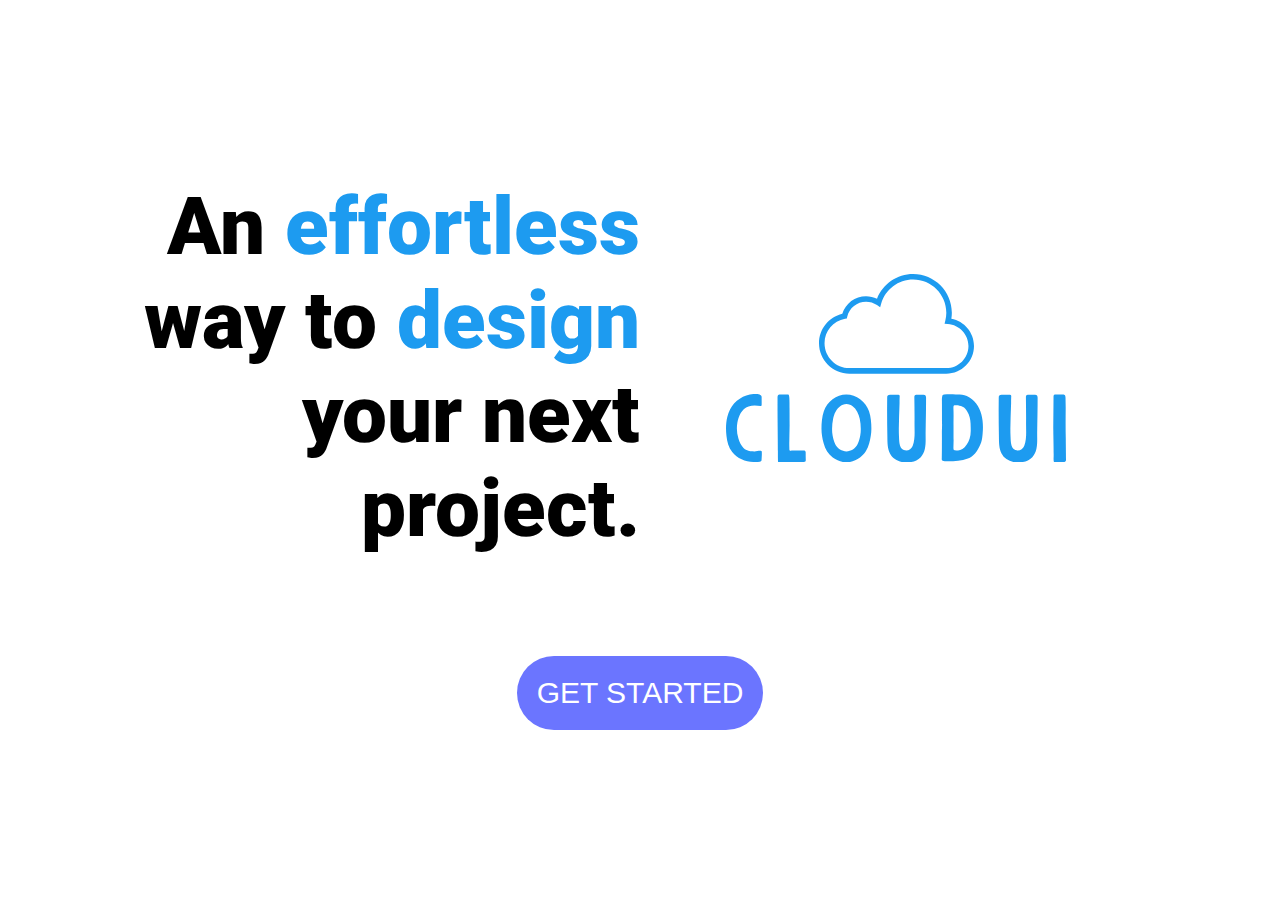
==== index.html @ bfb7d2d2 "style: add landing page" ====
<!DOCTYPE html>
<html lang="en">
  <head>
    <meta charset="UTF-8" />
    <meta http-equiv="X-UA-Compatible" content="IE=edge" />
    <meta name="viewport" content="width=device-width, initial-scale=1.0" />
    <link rel="stylesheet" href="style.css" />
    <title>Document</title>
  </head>
  <body>
    <div class="landing-page">
      <div class="landing-page-container">
        <h1 class="landing-title">
          An <span class="text-highlight">effortless</span> way to
          <span class="text-highlight">design</span> your next project.
        </h1>
        <svg
          width="340"
          height="188.4951960484387"
          viewBox="0 0 340 188.4951960484387"
          class="landing-logo"
        >
          <defs id="SvgjsDefs2071"></defs>
          <g
            id="SvgjsG2072"
            featurekey="symbolFeature-0"
            transform="matrix(5.5357142857142865,0,0,5.5357142857142865,81.92857142857143,-38.75000000000001)"
            fill="#1d9bf0"
          >
            <path
              xmlns="http://www.w3.org/2000/svg"
              d="M25,25H7.5C4.4677734,25,2,22.5327148,2,19.5c0-2.5527344,1.7529297-4.7480469,4.2109375-5.3369141  C6.7919922,12.2851562,8.5126953,11,10.5,11c0.6923828,0,1.3671875,0.1577148,1.9804688,0.4604492  C13.5175781,8.8051758,16.1132812,7,19,7c3.859375,0,7,3.1401367,7,7c0,0.3613281-0.03125,0.730957-0.0927734,1.1035156  C28.2431641,15.5351562,30,17.5864258,30,20C30,22.7568359,27.7568359,25,25,25z M10.5,12  c-1.6289062,0-3.0273438,1.1118164-3.3994141,2.703125l-0.0751953,0.3203125L6.7011719,15.081543  C4.5566406,15.4663086,3,17.324707,3,19.5C3,21.9814453,5.0185547,24,7.5,24H25c2.2060547,0,4-1.7944336,4-4  c0-2.0810547-1.6357422-3.824707-3.7246094-3.9697266l-0.5898438-0.0415039l0.1386719-0.5751953  C24.9414062,14.9331055,25,14.4575195,25,14c0-3.3085938-2.6914062-6-6-6c-2.6572266,0-5.0263672,1.7841797-5.7617188,4.3388672  l-0.1914062,0.6665039l-0.5722656-0.3925781C11.890625,12.2119141,11.2080078,12,10.5,12z"
            ></path>
          </g>
          <g
            id="SvgjsG2073"
            featurekey="nameFeature-0"
            transform="matrix(2.255693382878012,0,0,2.255693382878012,-4.5259541329907345,98.04136994491519)"
            fill="#1d9bf0"
          >
            <path
              d="M17.8 14.719999999999999 c0.04 -1.32 0 -2.4 0 -3.68 c0 -1.48 -2.68 -1.32 -3.64 -1.28 c-4.28 0.28 -8.36 3 -10.32 6.72 c-0.56 1.08 -0.96 2.2 -1.24 3.36 c-0.68 2.72 -0.72 5.6 -0.4 8.36 c0.28 2.6 0.96 5.2 2.56 7.28 c2.76 3.64 7.84 4.92 12.2 4.24 c0.2 -0.04 0.4 -0.08 0.56 -0.2 c0.12 -0.08 0.24 -0.24 0.24 -0.4 l0.12 -2.28 c0.04 -0.72 0 -0.68 0 -1.4 c0 -0.96 -2 -0.24 -3.24 -0.24 c-1.2 0 -2.48 -0.04 -3.56 -0.6 c-1.92 -1.08 -3 -3.24 -3.6 -5.28 c-0.68 -2.2 -0.84 -4.56 -0.44 -6.8 c0.48 -2.92 1.88 -6.28 4.96 -7.28 c1.76 -0.6 3.64 -0.4 5.4 -0.2 c0.24 0.04 0.4 -0.12 0.4 -0.32 z M24.848 13.920000000000002 c-0.04 2.48 0.2 20.6 0.16 21.92 c0 1.24 0 2.48 0.04 3.72 c0 0.2 0.12 0.4 0.32 0.4 c2.8 0.12 5.56 -0.12 8.36 -0.08 c0.92 0.04 1.84 0 2.72 0 c0.88 -0.04 0.96 -0.4 0.92 -1.12 c-0.04 -1.12 -0.04 -2.12 -0.04 -3.2 c-0.04 -0.56 -0.36 -0.76 -0.84 -0.76 c-1.64 0.04 -3.28 -0.04 -4.92 0.04 c-0.28 0.04 -0.56 0.04 -0.84 0.04 c-0.48 -0.04 -0.6 -0.16 -0.64 -0.68 l0 -0.6 c-0.12 -3.32 0.12 -6.76 0.12 -10.08 c-0.04 -2.8 0 -5.32 -0.04 -7.8 c0 -1.08 0 -2.16 -0.04 -3.2 c-0.04 -0.64 0 -1.32 -0.16 -1.96 c-0.08 -0.24 -0.2 -0.56 -0.48 -0.56 l-3.76 0 c-0.64 0 -0.84 0.44 -0.88 1.08 l0 2.84 z M65.416 17.36 c0.84 2.48 1.04 5.16 1.04 7.8 c0 2.2 -0.4 4.32 -0.96 6.44 c-0.72 2.52 -1.92 4.8 -4.08 6.28 c-1.6 1.16 -3.28 1.92 -5.24 2.12 c-0.28 0 -0.52 0.04 -0.8 0.04 c-0.24 0 -0.48 -0.04 -0.76 -0.04 c-1.96 -0.2 -3.64 -0.96 -5.28 -2.12 c-2.12 -1.48 -3.36 -3.76 -4.04 -6.28 c-0.6 -2.12 -0.96 -4.24 -0.96 -6.44 c0 -2.64 0.2 -5.32 1.04 -7.8 c1.48 -4.28 5.56 -7.32 10 -7.4 c4.44 0.08 8.52 3.12 10.04 7.4 z M61.536 28.08 c0.4 -2.44 0.24 -4.92 -0.24 -7.36 c-0.48 -2.2 -1.44 -4.36 -3.28 -5.68 c-0.32 -0.24 -0.68 -0.44 -1.04 -0.56 c-0.52 -0.24 -1.08 -0.32 -1.6 -0.32 s-1.04 0.08 -1.56 0.32 c-0.4 0.12 -0.72 0.32 -1.04 0.56 c-1.88 1.32 -2.84 3.48 -3.28 5.68 c-0.48 2.44 -0.64 4.92 -0.24 7.36 c0.4 2.2 1.2 5.16 3.28 6.28 c0.88 0.48 1.84 0.8 2.84 0.84 c1 -0.04 2 -0.36 2.88 -0.84 c2.08 -1.12 2.88 -4.08 3.28 -6.28 z M73.424 16.56 c0 4.04 0.04 8.12 0.12 12.12 c0.04 2.44 0 5.2 1.16 7.44 c1.48 2.88 4.76 4.16 7.92 3.96 c2.16 -0.16 4.16 -0.72 5.72 -2.32 c2.64 -2.84 2.12 -7.28 2.16 -10.92 c0.08 -5.24 0.2 -10.12 0.2 -15.4 c0 -0.88 -0.28 -1.36 -1.16 -1.4 c-1.08 -0.04 -2.16 0 -3.24 0.08 c-0.44 0 -0.8 0.4 -0.8 0.88 c0.04 3.84 0.12 7.72 0.08 11.6 c-0.04 3.32 0.4 7 -0.84 10.16 c-0.48 1.16 -1.56 2.04 -2.84 2.04 c-3.2 -0.08 -3.08 -3.88 -3.2 -6.12 c-0.24 -4.88 0.12 -9.88 0.24 -14.76 c0 -0.92 0 -1.84 0.04 -2.76 c0.04 -0.48 0.12 -1.08 -0.52 -1.12 l-0.72 0 c-1 0.08 -2 -0.04 -3 0 c-0.96 0.08 -1.28 0.36 -1.28 1.32 c0 1.72 -0.04 3.48 -0.04 5.2 z M114.51200000000001 32.64 c0.24 -0.52 0.44 -1.04 0.64 -1.56 c0.44 -1.28 0.52 -2.6 0.64 -3.92 c0.24 -2.8 0.16 -5.64 -0.56 -8.36 c-0.88 -3.48 -3.12 -6.68 -6.48 -8.16 c-1.52 -0.68 -3.24 -0.76 -4.88 -0.72 c-1.72 0 -3.48 -0.08 -5.2 0.08 c-0.48 0.04 -0.72 0.28 -0.8 0.72 c-0.08 0.48 -0.16 0.96 -0.16 1.4 c0.08 2.44 0 9.68 0.08 10.88 c0.04 1.08 -0.08 2.4 -0.08 3.48 c0.04 2.68 0 5.4 0 8.08 c0 1.12 -0.04 2.2 -0.04 3.32 c0 1.2 -0.44 1.72 2.84 1.72 c2.92 0 5.96 -0.24 8.72 -1.28 c2.56 -0.92 4.16 -3.28 5.28 -5.68 z M102.87200000000001 28.48 l0 -4.8 c0 -3.04 0.08 -5 -0.04 -7.56 l0 -0.48 c0.04 -0.84 0.16 -0.88 1.04 -0.88 c1.16 -0.04 2 0.24 3 0.64 s1.56 1.28 2.08 2.12 c1 1.64 1.4 3.44 1.48 5.32 c0.04 1.08 0.08 2.16 0.08 3.24 c0 5.12 -3 8.68 -5.64 8.68 c-1.76 0 -2.04 0.12 -2.04 -1.04 c0 -1.2 0.08 -2.4 0.08 -3.6 c-0.04 -0.52 -0.04 -1.08 -0.04 -1.64 z M122.88000000000001 16.56 c0 4.04 0.04 8.12 0.12 12.12 c0.04 2.44 0 5.2 1.16 7.44 c1.48 2.88 4.76 4.16 7.92 3.96 c2.16 -0.16 4.16 -0.72 5.72 -2.32 c2.64 -2.84 2.12 -7.28 2.16 -10.92 c0.08 -5.24 0.2 -10.12 0.2 -15.4 c0 -0.88 -0.28 -1.36 -1.16 -1.4 c-1.08 -0.04 -2.16 0 -3.24 0.08 c-0.44 0 -0.8 0.4 -0.8 0.88 c0.04 3.84 0.12 7.72 0.08 11.6 c-0.04 3.32 0.4 7 -0.84 10.16 c-0.48 1.16 -1.56 2.04 -2.84 2.04 c-3.2 -0.08 -3.08 -3.88 -3.2 -6.12 c-0.24 -4.88 0.12 -9.88 0.24 -14.76 c0 -0.92 0 -1.84 0.04 -2.76 c0.04 -0.48 0.12 -1.08 -0.52 -1.12 l-0.72 0 c-1 0.08 -2 -0.04 -3 0 c-0.96 0.08 -1.28 0.36 -1.28 1.32 c0 1.72 -0.04 3.48 -0.04 5.2 z M152.64800000000002 29.68 c-0.12 -4.56 -0.08 -9.4 -0.04 -13.92 c0 -1.4 -0.08 -2.92 -0.08 -4.32 c0 -1.52 -0.6 -1.44 -1.4 -1.48 c-1.16 -0.04 -1.68 -0.04 -2.84 -0.04 c-0.76 -0.04 -1.08 0.16 -1.08 0.92 c0 3.92 -0.12 15 -0.08 16.6 s0.2 8.88 0.12 10.48 c-0.04 0.56 0 1.12 0.04 1.68 c0.04 0.2 0.16 0.4 0.48 0.4 c1.32 -0.08 2.56 -0.08 3.88 -0.12 c0.48 -0.04 0.88 -0.16 1.08 -0.68 c0.04 -0.28 -0.08 -7.6 -0.08 -9.52 z"
            ></path>
          </g>
        </svg>
      </div>
      <button class="btn landing-button">GET STARTED</button>
    </div>
  </body>
</html>
---- style.css ----
@import url('https://fonts.googleapis.com/css2?family=Roboto:wght@100;300;400;500;700;900&display=swap');

* {
  margin: 0;
  padding: 0;
  box-sizing: border-box;
}

:root {
  --primary-color: #6b75ff;
  --primary-warning-color: #ffbe4f;
  --primary-danger-color: #ff695b;
  --primary-success-color: #3dcc79;

  --primary-color-hover: #525ce6;
  --primary-warning-color-hover: #e6a536;
  --primary-danger-color-hover: #e65042;
  --primary-success-color-hover: #24b360;

  --background: #dbdbdb;
  --active-color: #1d9bf0;
  font-family: 'Roboto', sans-serif;
  font-size: 62.5%;
}

.btn {
  background-color: var(--primary-color);
  padding: 2rem;
  border: none;
}
.btn:hover {
  background-color: var(--primary-color-hover);
}

.landing-page {
  text-align: center;
}

.landing-page-container {
  /* padding: 5rem; */
  display: grid;
  grid-template-columns: 1fr 1fr;
  place-items: center;
  padding-top: 20vh;
  width: 80%;
  margin: auto;
}

.landing-title {
  font-weight: 900;
  font-size: 8rem;
  text-align: right;
}

.landing-logo {
  flex-grow: 1 1 0;
}

.text-highlight {
  color: var(--active-color);
}

/* Button styles */
.btn {
  border: none;
  color: white;
}
.btn:hover,
.btn:active,
.btn:focus {
  outline: none;
}

.landing-button {
  margin-top: 10rem;
  padding: 2rem;
  background-color: var(--primary-color);
  border-radius: 40px;
  font-size: 3rem;
  cursor: pointer;
}

.landing-button:hover {
  background-color: var(--primary-color-hover);
}
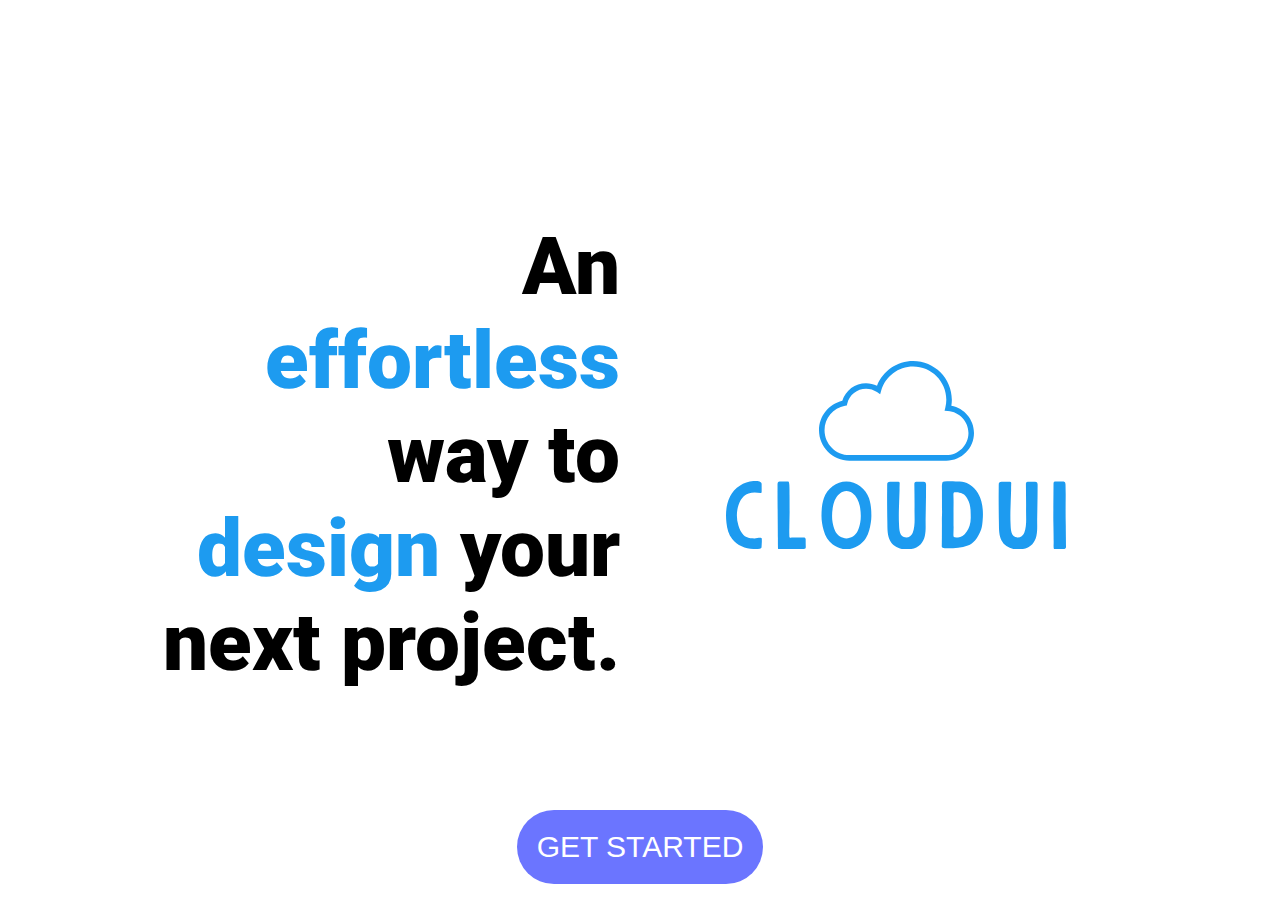
==== commit 85edf3b2: "style: Add responsiveness and fix button border-radius" ====
--- a/index.html
+++ b/index.html
@@ -5,7 +5,7 @@
     <meta http-equiv="X-UA-Compatible" content="IE=edge" />
     <meta name="viewport" content="width=device-width, initial-scale=1.0" />
     <link rel="stylesheet" href="style.css" />
-    <title>Document</title>
+    <title>Cloud | UI</title>
   </head>
   <body>
     <div class="landing-page">
--- a/style.css
+++ b/style.css
@@ -19,6 +19,7 @@
 
   --background: #dbdbdb;
   --active-color: #1d9bf0;
+
   font-family: 'Roboto', sans-serif;
   font-size: 62.5%;
 }
@@ -41,7 +42,7 @@
   display: grid;
   grid-template-columns: 1fr 1fr;
   place-items: center;
-  padding-top: 20vh;
+  padding-top: 20rem;
   width: 80%;
   margin: auto;
 }
@@ -50,9 +51,11 @@
   font-weight: 900;
   font-size: 8rem;
   text-align: right;
+  margin: 2rem;
 }
 
 .landing-logo {
+  margin: 2rem;
   flex-grow: 1 1 0;
 }
 
@@ -75,7 +78,7 @@
   margin-top: 10rem;
   padding: 2rem;
   background-color: var(--primary-color);
-  border-radius: 40px;
+  border-radius: 4rem;
   font-size: 3rem;
   cursor: pointer;
 }
@@ -83,3 +86,31 @@
 .landing-button:hover {
   background-color: var(--primary-color-hover);
 }
+
+/* Responsive */
+
+@media (max-width: 1024px) {
+  :root {
+    font-size: 50%;
+  }
+}
+@media (max-width: 770px) {
+  :root {
+    font-size: 40%;
+  }
+  .landing-logo {
+    width: 50rem;
+  }
+}
+@media (max-width: 660px) {
+  :root {
+    font-size: 30%;
+  }
+  .landing-logo {
+    width: 50rem;
+  }
+  .landing-page-container {
+    display: flex;
+    flex-direction: column;
+  }
+}
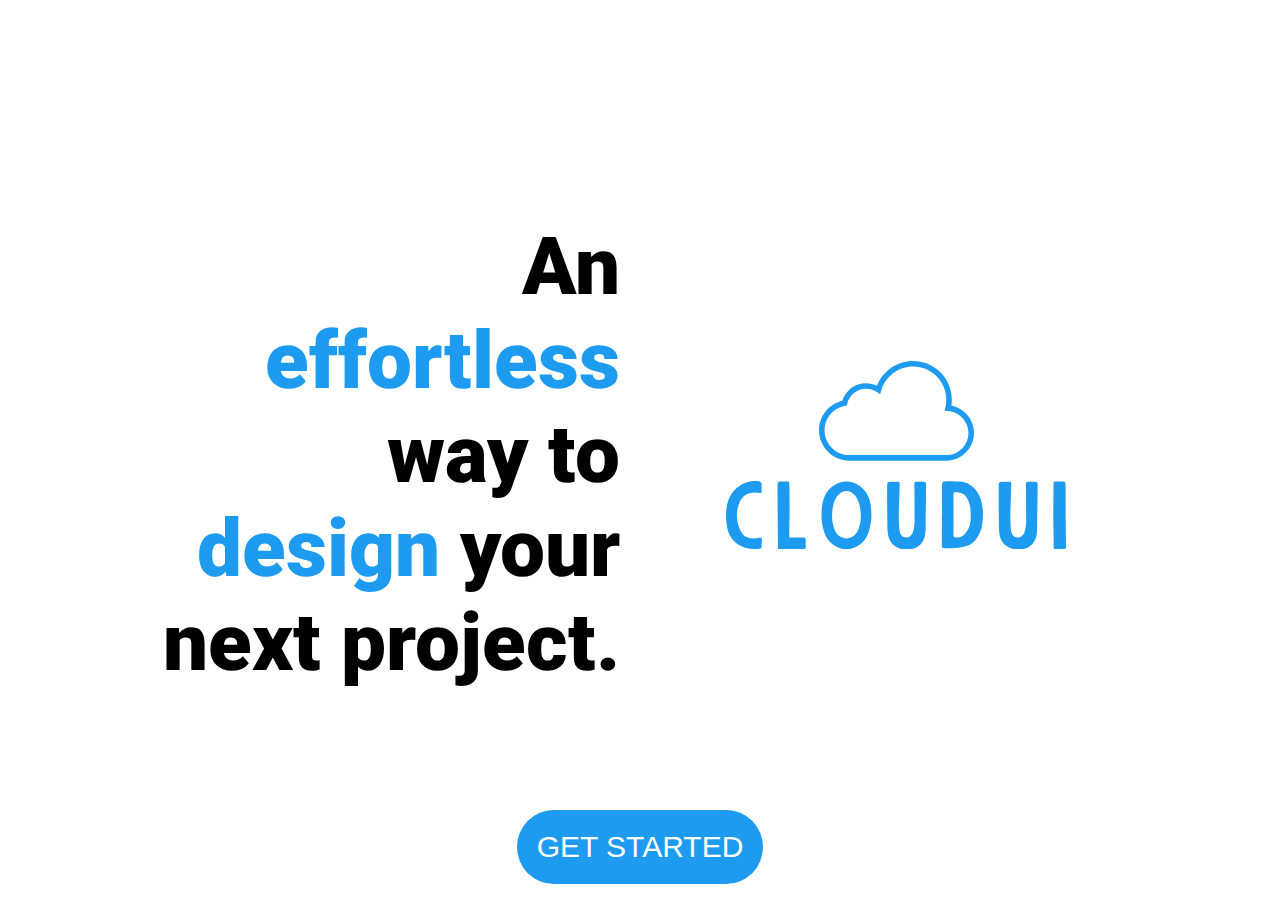
==== commit a817fff9: "Feat: Add alert component" ====
--- a/index.html
+++ b/index.html
@@ -44,7 +44,9 @@
           </g>
         </svg>
       </div>
-      <button class="btn landing-button">GET STARTED</button>
+      <button class="landing-btn">
+        <a href="./components/alert/alert.html">GET STARTED</a>
+      </button>
     </div>
   </body>
 </html>
--- a/style.css
+++ b/style.css
@@ -7,30 +7,42 @@
 }
 
 :root {
-  --primary-color: #6b75ff;
+  --primary-cta-color: #1d9bf0;
   --primary-warning-color: #ffbe4f;
   --primary-danger-color: #ff695b;
   --primary-success-color: #3dcc79;
 
-  --primary-color-hover: #525ce6;
+  --primary-cta-color-hover: #0482d7;
   --primary-warning-color-hover: #e6a536;
   --primary-danger-color-hover: #e65042;
   --primary-success-color-hover: #24b360;
 
-  --background: #dbdbdb;
-  --active-color: #1d9bf0;
+  --secondary-cta-color: #cfe2ff;
+  --secondary-warning-color: #fff3cd;
+  --secondary-danger-color: #f8d7da;
+  --secondary-success-color: #d1e7dd;
+
+  --background: #e9ecef;
 
   font-family: 'Roboto', sans-serif;
   font-size: 62.5%;
 }
 
-.btn {
-  background-color: var(--primary-color);
-  padding: 2rem;
-  border: none;
+li {
+  list-style: none;
 }
-.btn:hover {
-  background-color: var(--primary-color-hover);
+
+a {
+  color: white;
+  text-decoration: none;
+}
+
+hr {
+  margin: 3rem auto;
+  border-top: none;
+  border-left: none;
+  border-right: none;
+  border-bottom: 1px solid var(--background);
 }
 
 .landing-page {
@@ -38,7 +50,6 @@
 }
 
 .landing-page-container {
-  /* padding: 5rem; */
   display: grid;
   grid-template-columns: 1fr 1fr;
   place-items: center;
@@ -60,31 +71,29 @@
 }
 
 .text-highlight {
-  color: var(--active-color);
+  color: var(--primary-cta-color);
 }
 
 /* Button styles */
-.btn {
+.landing-btn {
+  background-color: var(--primary-cta-color);
+  padding: 2rem;
+  color: white;
+  margin-top: 10rem;
+  background-color: var(--primary-cta-color);
   border: none;
-  color: white;
-}
-.btn:hover,
-.btn:active,
-.btn:focus {
-  outline: none;
-}
-
-.landing-button {
-  margin-top: 10rem;
-  padding: 2rem;
-  background-color: var(--primary-color);
   border-radius: 4rem;
   font-size: 3rem;
   cursor: pointer;
 }
+.landing-btn:hover {
+  background-color: var(--primary-cta-color-hover);
+}
 
-.landing-button:hover {
-  background-color: var(--primary-color-hover);
+.landing-btn:hover,
+.landing-btn:active,
+.landing-btn:focus {
+  outline: none;
 }
 
 /* Responsive */
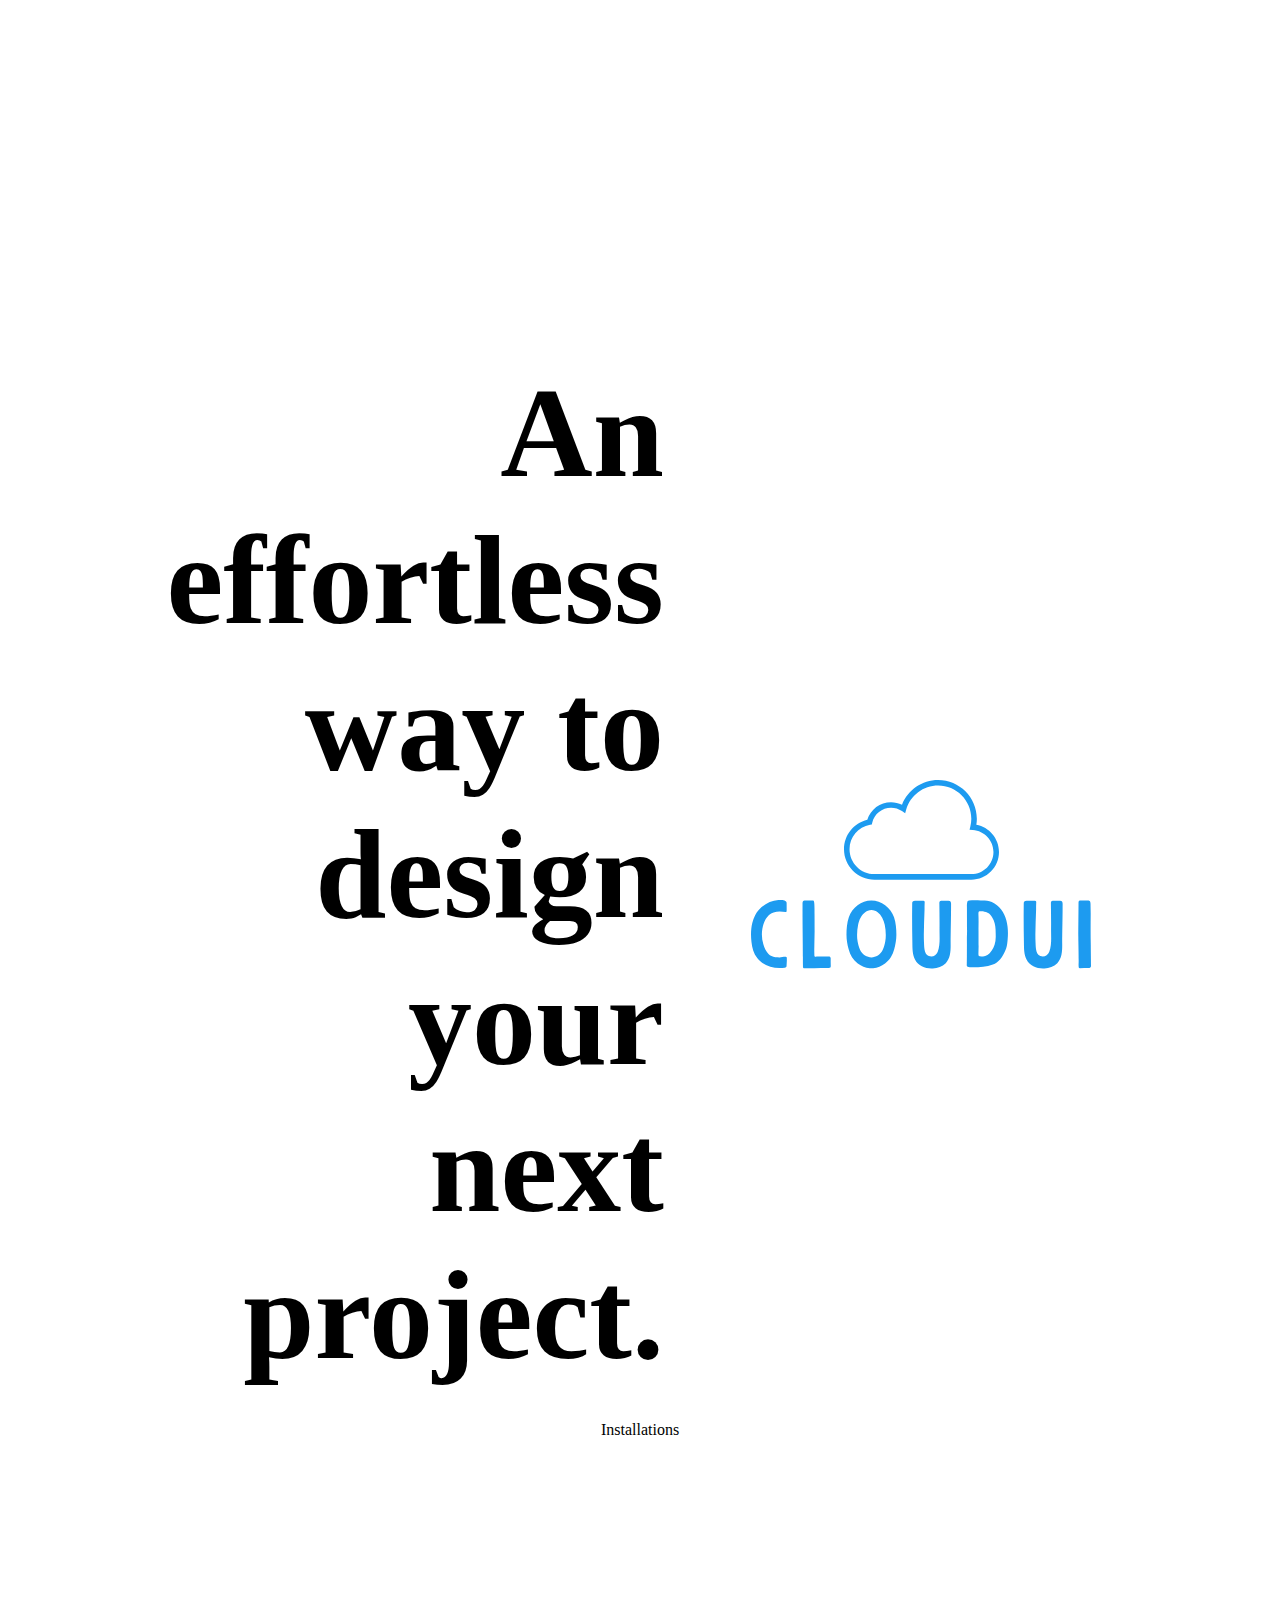
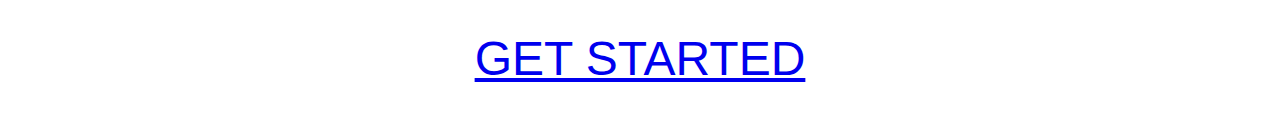
==== commit 55425bd1: "Code debugging" ====
--- a/index.html
+++ b/index.html
@@ -44,6 +44,7 @@
           </g>
         </svg>
       </div>
+      <div class="installation">Installations</div>
       <button class="landing-btn">
         <a href="./components/alert/alert.html">GET STARTED</a>
       </button>
--- a/style.css
+++ b/style.css
@@ -1,48 +1,5 @@
-@import url('https://fonts.googleapis.com/css2?family=Roboto:wght@100;300;400;500;700;900&display=swap');
-
-* {
-  margin: 0;
-  padding: 0;
-  box-sizing: border-box;
-}
-
-:root {
-  --primary-cta-color: #1d9bf0;
-  --primary-warning-color: #ffbe4f;
-  --primary-danger-color: #ff695b;
-  --primary-success-color: #3dcc79;
-
-  --primary-cta-color-hover: #0482d7;
-  --primary-warning-color-hover: #e6a536;
-  --primary-danger-color-hover: #e65042;
-  --primary-success-color-hover: #24b360;
-
-  --secondary-cta-color: #cfe2ff;
-  --secondary-warning-color: #fff3cd;
-  --secondary-danger-color: #f8d7da;
-  --secondary-success-color: #d1e7dd;
-
-  --background: #e9ecef;
-
-  font-family: 'Roboto', sans-serif;
-  font-size: 62.5%;
-}
-
-li {
-  list-style: none;
-}
-
-a {
+.landing-btn {
   color: white;
-  text-decoration: none;
-}
-
-hr {
-  margin: 3rem auto;
-  border-top: none;
-  border-left: none;
-  border-right: none;
-  border-bottom: 1px solid var(--background);
 }
 
 .landing-page {
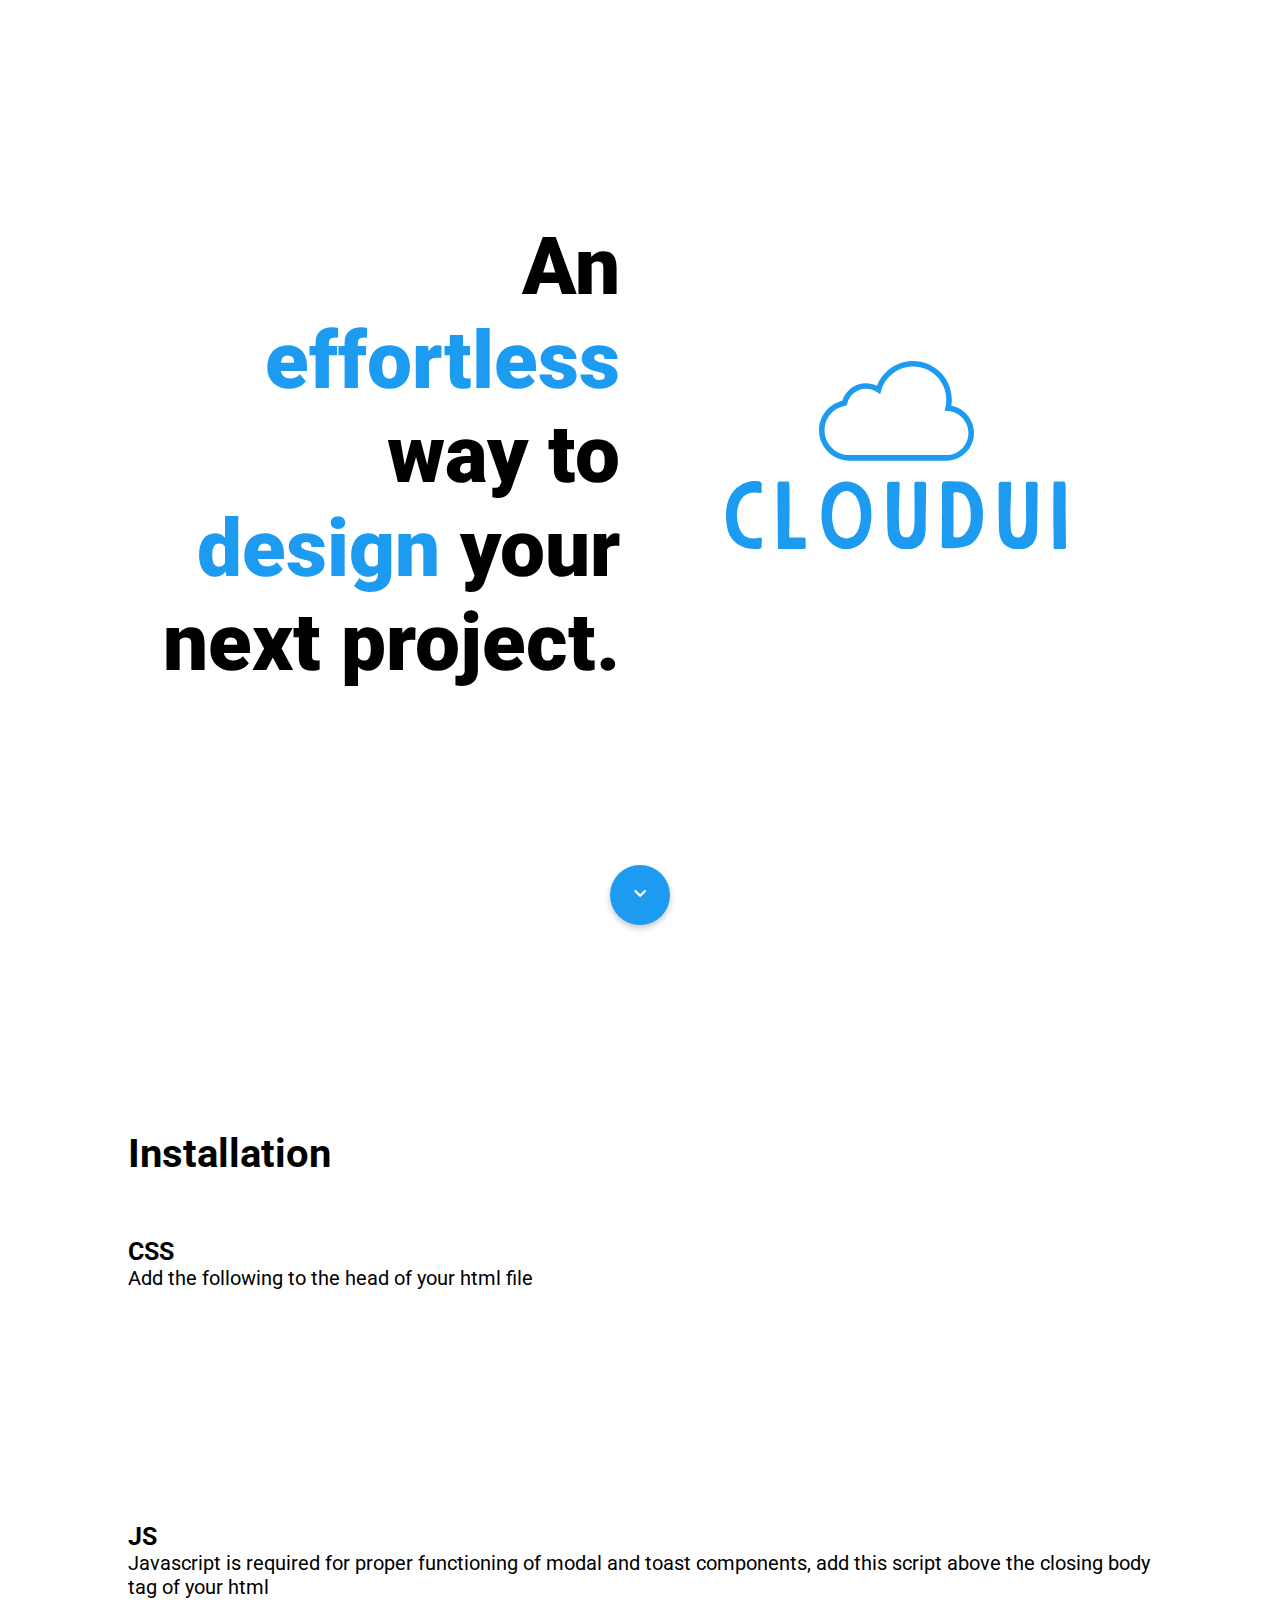
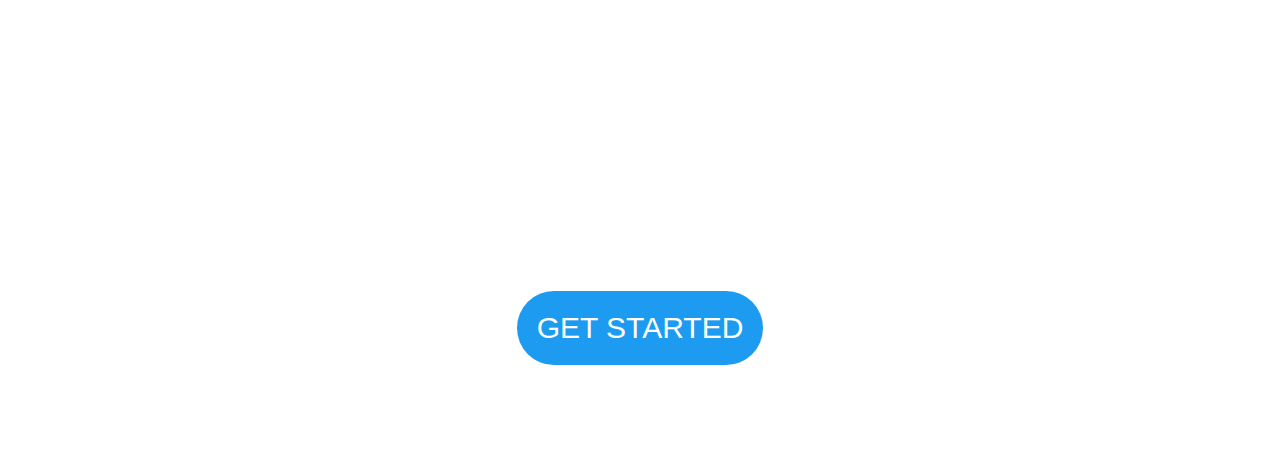
==== commit 2fb85e08: "Refactor: Change file structure, add readme" ====
--- a/index.html
+++ b/index.html
@@ -5,46 +5,93 @@
     <meta http-equiv="X-UA-Compatible" content="IE=edge" />
     <meta name="viewport" content="width=device-width, initial-scale=1.0" />
     <link rel="stylesheet" href="style.css" />
+    <link rel="stylesheet" href="./components/button/button.css" />
+    <link
+      href="https://fonts.googleapis.com/icon?family=Material+Icons"
+      rel="stylesheet"
+    />
     <title>Cloud | UI</title>
   </head>
   <body>
     <div class="landing-page">
-      <div class="landing-page-container">
-        <h1 class="landing-title">
-          An <span class="text-highlight">effortless</span> way to
-          <span class="text-highlight">design</span> your next project.
-        </h1>
-        <svg
-          width="340"
-          height="188.4951960484387"
-          viewBox="0 0 340 188.4951960484387"
-          class="landing-logo"
-        >
-          <defs id="SvgjsDefs2071"></defs>
-          <g
-            id="SvgjsG2072"
-            featurekey="symbolFeature-0"
-            transform="matrix(5.5357142857142865,0,0,5.5357142857142865,81.92857142857143,-38.75000000000001)"
-            fill="#1d9bf0"
+      <div class="landing-hero">
+        <div class="landing-page-container">
+          <h1 class="landing-title">
+            An <span class="text-highlight">effortless</span> way to
+            <span class="text-highlight">design</span> your next project.
+          </h1>
+          <svg
+            width="340"
+            height="188.4951960484387"
+            viewBox="0 0 340 188.4951960484387"
+            class="landing-logo"
           >
-            <path
-              xmlns="http://www.w3.org/2000/svg"
-              d="M25,25H7.5C4.4677734,25,2,22.5327148,2,19.5c0-2.5527344,1.7529297-4.7480469,4.2109375-5.3369141  C6.7919922,12.2851562,8.5126953,11,10.5,11c0.6923828,0,1.3671875,0.1577148,1.9804688,0.4604492  C13.5175781,8.8051758,16.1132812,7,19,7c3.859375,0,7,3.1401367,7,7c0,0.3613281-0.03125,0.730957-0.0927734,1.1035156  C28.2431641,15.5351562,30,17.5864258,30,20C30,22.7568359,27.7568359,25,25,25z M10.5,12  c-1.6289062,0-3.0273438,1.1118164-3.3994141,2.703125l-0.0751953,0.3203125L6.7011719,15.081543  C4.5566406,15.4663086,3,17.324707,3,19.5C3,21.9814453,5.0185547,24,7.5,24H25c2.2060547,0,4-1.7944336,4-4  c0-2.0810547-1.6357422-3.824707-3.7246094-3.9697266l-0.5898438-0.0415039l0.1386719-0.5751953  C24.9414062,14.9331055,25,14.4575195,25,14c0-3.3085938-2.6914062-6-6-6c-2.6572266,0-5.0263672,1.7841797-5.7617188,4.3388672  l-0.1914062,0.6665039l-0.5722656-0.3925781C11.890625,12.2119141,11.2080078,12,10.5,12z"
-            ></path>
-          </g>
-          <g
-            id="SvgjsG2073"
-            featurekey="nameFeature-0"
-            transform="matrix(2.255693382878012,0,0,2.255693382878012,-4.5259541329907345,98.04136994491519)"
-            fill="#1d9bf0"
+            <defs id="SvgjsDefs2071"></defs>
+            <g
+              id="SvgjsG2072"
+              featurekey="symbolFeature-0"
+              transform="matrix(5.5357142857142865,0,0,5.5357142857142865,81.92857142857143,-38.75000000000001)"
+              fill="#1d9bf0"
+            >
+              <path
+                xmlns="http://www.w3.org/2000/svg"
+                d="M25,25H7.5C4.4677734,25,2,22.5327148,2,19.5c0-2.5527344,1.7529297-4.7480469,4.2109375-5.3369141  C6.7919922,12.2851562,8.5126953,11,10.5,11c0.6923828,0,1.3671875,0.1577148,1.9804688,0.4604492  C13.5175781,8.8051758,16.1132812,7,19,7c3.859375,0,7,3.1401367,7,7c0,0.3613281-0.03125,0.730957-0.0927734,1.1035156  C28.2431641,15.5351562,30,17.5864258,30,20C30,22.7568359,27.7568359,25,25,25z M10.5,12  c-1.6289062,0-3.0273438,1.1118164-3.3994141,2.703125l-0.0751953,0.3203125L6.7011719,15.081543  C4.5566406,15.4663086,3,17.324707,3,19.5C3,21.9814453,5.0185547,24,7.5,24H25c2.2060547,0,4-1.7944336,4-4  c0-2.0810547-1.6357422-3.824707-3.7246094-3.9697266l-0.5898438-0.0415039l0.1386719-0.5751953  C24.9414062,14.9331055,25,14.4575195,25,14c0-3.3085938-2.6914062-6-6-6c-2.6572266,0-5.0263672,1.7841797-5.7617188,4.3388672  l-0.1914062,0.6665039l-0.5722656-0.3925781C11.890625,12.2119141,11.2080078,12,10.5,12z"
+              ></path>
+            </g>
+            <g
+              id="SvgjsG2073"
+              featurekey="nameFeature-0"
+              transform="matrix(2.255693382878012,0,0,2.255693382878012,-4.5259541329907345,98.04136994491519)"
+              fill="#1d9bf0"
+            >
+              <path
+                d="M17.8 14.719999999999999 c0.04 -1.32 0 -2.4 0 -3.68 c0 -1.48 -2.68 -1.32 -3.64 -1.28 c-4.28 0.28 -8.36 3 -10.32 6.72 c-0.56 1.08 -0.96 2.2 -1.24 3.36 c-0.68 2.72 -0.72 5.6 -0.4 8.36 c0.28 2.6 0.96 5.2 2.56 7.28 c2.76 3.64 7.84 4.92 12.2 4.24 c0.2 -0.04 0.4 -0.08 0.56 -0.2 c0.12 -0.08 0.24 -0.24 0.24 -0.4 l0.12 -2.28 c0.04 -0.72 0 -0.68 0 -1.4 c0 -0.96 -2 -0.24 -3.24 -0.24 c-1.2 0 -2.48 -0.04 -3.56 -0.6 c-1.92 -1.08 -3 -3.24 -3.6 -5.28 c-0.68 -2.2 -0.84 -4.56 -0.44 -6.8 c0.48 -2.92 1.88 -6.28 4.96 -7.28 c1.76 -0.6 3.64 -0.4 5.4 -0.2 c0.24 0.04 0.4 -0.12 0.4 -0.32 z M24.848 13.920000000000002 c-0.04 2.48 0.2 20.6 0.16 21.92 c0 1.24 0 2.48 0.04 3.72 c0 0.2 0.12 0.4 0.32 0.4 c2.8 0.12 5.56 -0.12 8.36 -0.08 c0.92 0.04 1.84 0 2.72 0 c0.88 -0.04 0.96 -0.4 0.92 -1.12 c-0.04 -1.12 -0.04 -2.12 -0.04 -3.2 c-0.04 -0.56 -0.36 -0.76 -0.84 -0.76 c-1.64 0.04 -3.28 -0.04 -4.92 0.04 c-0.28 0.04 -0.56 0.04 -0.84 0.04 c-0.48 -0.04 -0.6 -0.16 -0.64 -0.68 l0 -0.6 c-0.12 -3.32 0.12 -6.76 0.12 -10.08 c-0.04 -2.8 0 -5.32 -0.04 -7.8 c0 -1.08 0 -2.16 -0.04 -3.2 c-0.04 -0.64 0 -1.32 -0.16 -1.96 c-0.08 -0.24 -0.2 -0.56 -0.48 -0.56 l-3.76 0 c-0.64 0 -0.84 0.44 -0.88 1.08 l0 2.84 z M65.416 17.36 c0.84 2.48 1.04 5.16 1.04 7.8 c0 2.2 -0.4 4.32 -0.96 6.44 c-0.72 2.52 -1.92 4.8 -4.08 6.28 c-1.6 1.16 -3.28 1.92 -5.24 2.12 c-0.28 0 -0.52 0.04 -0.8 0.04 c-0.24 0 -0.48 -0.04 -0.76 -0.04 c-1.96 -0.2 -3.64 -0.96 -5.28 -2.12 c-2.12 -1.48 -3.36 -3.76 -4.04 -6.28 c-0.6 -2.12 -0.96 -4.24 -0.96 -6.44 c0 -2.64 0.2 -5.32 1.04 -7.8 c1.48 -4.28 5.56 -7.32 10 -7.4 c4.44 0.08 8.52 3.12 10.04 7.4 z M61.536 28.08 c0.4 -2.44 0.24 -4.92 -0.24 -7.36 c-0.48 -2.2 -1.44 -4.36 -3.28 -5.68 c-0.32 -0.24 -0.68 -0.44 -1.04 -0.56 c-0.52 -0.24 -1.08 -0.32 -1.6 -0.32 s-1.04 0.08 -1.56 0.32 c-0.4 0.12 -0.72 0.32 -1.04 0.56 c-1.88 1.32 -2.84 3.48 -3.28 5.68 c-0.48 2.44 -0.64 4.92 -0.24 7.36 c0.4 2.2 1.2 5.16 3.28 6.28 c0.88 0.48 1.84 0.8 2.84 0.84 c1 -0.04 2 -0.36 2.88 -0.84 c2.08 -1.12 2.88 -4.08 3.28 -6.28 z M73.424 16.56 c0 4.04 0.04 8.12 0.12 12.12 c0.04 2.44 0 5.2 1.16 7.44 c1.48 2.88 4.76 4.16 7.92 3.96 c2.16 -0.16 4.16 -0.72 5.72 -2.32 c2.64 -2.84 2.12 -7.28 2.16 -10.92 c0.08 -5.24 0.2 -10.12 0.2 -15.4 c0 -0.88 -0.28 -1.36 -1.16 -1.4 c-1.08 -0.04 -2.16 0 -3.24 0.08 c-0.44 0 -0.8 0.4 -0.8 0.88 c0.04 3.84 0.12 7.72 0.08 11.6 c-0.04 3.32 0.4 7 -0.84 10.16 c-0.48 1.16 -1.56 2.04 -2.84 2.04 c-3.2 -0.08 -3.08 -3.88 -3.2 -6.12 c-0.24 -4.88 0.12 -9.88 0.24 -14.76 c0 -0.92 0 -1.84 0.04 -2.76 c0.04 -0.48 0.12 -1.08 -0.52 -1.12 l-0.72 0 c-1 0.08 -2 -0.04 -3 0 c-0.96 0.08 -1.28 0.36 -1.28 1.32 c0 1.72 -0.04 3.48 -0.04 5.2 z M114.51200000000001 32.64 c0.24 -0.52 0.44 -1.04 0.64 -1.56 c0.44 -1.28 0.52 -2.6 0.64 -3.92 c0.24 -2.8 0.16 -5.64 -0.56 -8.36 c-0.88 -3.48 -3.12 -6.68 -6.48 -8.16 c-1.52 -0.68 -3.24 -0.76 -4.88 -0.72 c-1.72 0 -3.48 -0.08 -5.2 0.08 c-0.48 0.04 -0.72 0.28 -0.8 0.72 c-0.08 0.48 -0.16 0.96 -0.16 1.4 c0.08 2.44 0 9.68 0.08 10.88 c0.04 1.08 -0.08 2.4 -0.08 3.48 c0.04 2.68 0 5.4 0 8.08 c0 1.12 -0.04 2.2 -0.04 3.32 c0 1.2 -0.44 1.72 2.84 1.72 c2.92 0 5.96 -0.24 8.72 -1.28 c2.56 -0.92 4.16 -3.28 5.28 -5.68 z M102.87200000000001 28.48 l0 -4.8 c0 -3.04 0.08 -5 -0.04 -7.56 l0 -0.48 c0.04 -0.84 0.16 -0.88 1.04 -0.88 c1.16 -0.04 2 0.24 3 0.64 s1.56 1.28 2.08 2.12 c1 1.64 1.4 3.44 1.48 5.32 c0.04 1.08 0.08 2.16 0.08 3.24 c0 5.12 -3 8.68 -5.64 8.68 c-1.76 0 -2.04 0.12 -2.04 -1.04 c0 -1.2 0.08 -2.4 0.08 -3.6 c-0.04 -0.52 -0.04 -1.08 -0.04 -1.64 z M122.88000000000001 16.56 c0 4.04 0.04 8.12 0.12 12.12 c0.04 2.44 0 5.2 1.16 7.44 c1.48 2.88 4.76 4.16 7.92 3.96 c2.16 -0.16 4.16 -0.72 5.72 -2.32 c2.64 -2.84 2.12 -7.28 2.16 -10.92 c0.08 -5.24 0.2 -10.12 0.2 -15.4 c0 -0.88 -0.28 -1.36 -1.16 -1.4 c-1.08 -0.04 -2.16 0 -3.24 0.08 c-0.44 0 -0.8 0.4 -0.8 0.88 c0.04 3.84 0.12 7.72 0.08 11.6 c-0.04 3.32 0.4 7 -0.84 10.16 c-0.48 1.16 -1.56 2.04 -2.84 2.04 c-3.2 -0.08 -3.08 -3.88 -3.2 -6.12 c-0.24 -4.88 0.12 -9.88 0.24 -14.76 c0 -0.92 0 -1.84 0.04 -2.76 c0.04 -0.48 0.12 -1.08 -0.52 -1.12 l-0.72 0 c-1 0.08 -2 -0.04 -3 0 c-0.96 0.08 -1.28 0.36 -1.28 1.32 c0 1.72 -0.04 3.48 -0.04 5.2 z M152.64800000000002 29.68 c-0.12 -4.56 -0.08 -9.4 -0.04 -13.92 c0 -1.4 -0.08 -2.92 -0.08 -4.32 c0 -1.52 -0.6 -1.44 -1.4 -1.48 c-1.16 -0.04 -1.68 -0.04 -2.84 -0.04 c-0.76 -0.04 -1.08 0.16 -1.08 0.92 c0 3.92 -0.12 15 -0.08 16.6 s0.2 8.88 0.12 10.48 c-0.04 0.56 0 1.12 0.04 1.68 c0.04 0.2 0.16 0.4 0.48 0.4 c1.32 -0.08 2.56 -0.08 3.88 -0.12 c0.48 -0.04 0.88 -0.16 1.08 -0.68 c0.04 -0.28 -0.08 -7.6 -0.08 -9.52 z"
+              ></path>
+            </g>
+          </svg>
+        </div>
+        <button class="btn btn-float">
+          <a href="#install"
+            ><span class="material-icons arrow-down">
+              keyboard_arrow_down
+            </span></a
           >
-            <path
-              d="M17.8 14.719999999999999 c0.04 -1.32 0 -2.4 0 -3.68 c0 -1.48 -2.68 -1.32 -3.64 -1.28 c-4.28 0.28 -8.36 3 -10.32 6.72 c-0.56 1.08 -0.96 2.2 -1.24 3.36 c-0.68 2.72 -0.72 5.6 -0.4 8.36 c0.28 2.6 0.96 5.2 2.56 7.28 c2.76 3.64 7.84 4.92 12.2 4.24 c0.2 -0.04 0.4 -0.08 0.56 -0.2 c0.12 -0.08 0.24 -0.24 0.24 -0.4 l0.12 -2.28 c0.04 -0.72 0 -0.68 0 -1.4 c0 -0.96 -2 -0.24 -3.24 -0.24 c-1.2 0 -2.48 -0.04 -3.56 -0.6 c-1.92 -1.08 -3 -3.24 -3.6 -5.28 c-0.68 -2.2 -0.84 -4.56 -0.44 -6.8 c0.48 -2.92 1.88 -6.28 4.96 -7.28 c1.76 -0.6 3.64 -0.4 5.4 -0.2 c0.24 0.04 0.4 -0.12 0.4 -0.32 z M24.848 13.920000000000002 c-0.04 2.48 0.2 20.6 0.16 21.92 c0 1.24 0 2.48 0.04 3.72 c0 0.2 0.12 0.4 0.32 0.4 c2.8 0.12 5.56 -0.12 8.36 -0.08 c0.92 0.04 1.84 0 2.72 0 c0.88 -0.04 0.96 -0.4 0.92 -1.12 c-0.04 -1.12 -0.04 -2.12 -0.04 -3.2 c-0.04 -0.56 -0.36 -0.76 -0.84 -0.76 c-1.64 0.04 -3.28 -0.04 -4.92 0.04 c-0.28 0.04 -0.56 0.04 -0.84 0.04 c-0.48 -0.04 -0.6 -0.16 -0.64 -0.68 l0 -0.6 c-0.12 -3.32 0.12 -6.76 0.12 -10.08 c-0.04 -2.8 0 -5.32 -0.04 -7.8 c0 -1.08 0 -2.16 -0.04 -3.2 c-0.04 -0.64 0 -1.32 -0.16 -1.96 c-0.08 -0.24 -0.2 -0.56 -0.48 -0.56 l-3.76 0 c-0.64 0 -0.84 0.44 -0.88 1.08 l0 2.84 z M65.416 17.36 c0.84 2.48 1.04 5.16 1.04 7.8 c0 2.2 -0.4 4.32 -0.96 6.44 c-0.72 2.52 -1.92 4.8 -4.08 6.28 c-1.6 1.16 -3.28 1.92 -5.24 2.12 c-0.28 0 -0.52 0.04 -0.8 0.04 c-0.24 0 -0.48 -0.04 -0.76 -0.04 c-1.96 -0.2 -3.64 -0.96 -5.28 -2.12 c-2.12 -1.48 -3.36 -3.76 -4.04 -6.28 c-0.6 -2.12 -0.96 -4.24 -0.96 -6.44 c0 -2.64 0.2 -5.32 1.04 -7.8 c1.48 -4.28 5.56 -7.32 10 -7.4 c4.44 0.08 8.52 3.12 10.04 7.4 z M61.536 28.08 c0.4 -2.44 0.24 -4.92 -0.24 -7.36 c-0.48 -2.2 -1.44 -4.36 -3.28 -5.68 c-0.32 -0.24 -0.68 -0.44 -1.04 -0.56 c-0.52 -0.24 -1.08 -0.32 -1.6 -0.32 s-1.04 0.08 -1.56 0.32 c-0.4 0.12 -0.72 0.32 -1.04 0.56 c-1.88 1.32 -2.84 3.48 -3.28 5.68 c-0.48 2.44 -0.64 4.92 -0.24 7.36 c0.4 2.2 1.2 5.16 3.28 6.28 c0.88 0.48 1.84 0.8 2.84 0.84 c1 -0.04 2 -0.36 2.88 -0.84 c2.08 -1.12 2.88 -4.08 3.28 -6.28 z M73.424 16.56 c0 4.04 0.04 8.12 0.12 12.12 c0.04 2.44 0 5.2 1.16 7.44 c1.48 2.88 4.76 4.16 7.92 3.96 c2.16 -0.16 4.16 -0.72 5.72 -2.32 c2.64 -2.84 2.12 -7.28 2.16 -10.92 c0.08 -5.24 0.2 -10.12 0.2 -15.4 c0 -0.88 -0.28 -1.36 -1.16 -1.4 c-1.08 -0.04 -2.16 0 -3.24 0.08 c-0.44 0 -0.8 0.4 -0.8 0.88 c0.04 3.84 0.12 7.72 0.08 11.6 c-0.04 3.32 0.4 7 -0.84 10.16 c-0.48 1.16 -1.56 2.04 -2.84 2.04 c-3.2 -0.08 -3.08 -3.88 -3.2 -6.12 c-0.24 -4.88 0.12 -9.88 0.24 -14.76 c0 -0.92 0 -1.84 0.04 -2.76 c0.04 -0.48 0.12 -1.08 -0.52 -1.12 l-0.72 0 c-1 0.08 -2 -0.04 -3 0 c-0.96 0.08 -1.28 0.36 -1.28 1.32 c0 1.72 -0.04 3.48 -0.04 5.2 z M114.51200000000001 32.64 c0.24 -0.52 0.44 -1.04 0.64 -1.56 c0.44 -1.28 0.52 -2.6 0.64 -3.92 c0.24 -2.8 0.16 -5.64 -0.56 -8.36 c-0.88 -3.48 -3.12 -6.68 -6.48 -8.16 c-1.52 -0.68 -3.24 -0.76 -4.88 -0.72 c-1.72 0 -3.48 -0.08 -5.2 0.08 c-0.48 0.04 -0.72 0.28 -0.8 0.72 c-0.08 0.48 -0.16 0.96 -0.16 1.4 c0.08 2.44 0 9.68 0.08 10.88 c0.04 1.08 -0.08 2.4 -0.08 3.48 c0.04 2.68 0 5.4 0 8.08 c0 1.12 -0.04 2.2 -0.04 3.32 c0 1.2 -0.44 1.72 2.84 1.72 c2.92 0 5.96 -0.24 8.72 -1.28 c2.56 -0.92 4.16 -3.28 5.28 -5.68 z M102.87200000000001 28.48 l0 -4.8 c0 -3.04 0.08 -5 -0.04 -7.56 l0 -0.48 c0.04 -0.84 0.16 -0.88 1.04 -0.88 c1.16 -0.04 2 0.24 3 0.64 s1.56 1.28 2.08 2.12 c1 1.64 1.4 3.44 1.48 5.32 c0.04 1.08 0.08 2.16 0.08 3.24 c0 5.12 -3 8.68 -5.64 8.68 c-1.76 0 -2.04 0.12 -2.04 -1.04 c0 -1.2 0.08 -2.4 0.08 -3.6 c-0.04 -0.52 -0.04 -1.08 -0.04 -1.64 z M122.88000000000001 16.56 c0 4.04 0.04 8.12 0.12 12.12 c0.04 2.44 0 5.2 1.16 7.44 c1.48 2.88 4.76 4.16 7.92 3.96 c2.16 -0.16 4.16 -0.72 5.72 -2.32 c2.64 -2.84 2.12 -7.28 2.16 -10.92 c0.08 -5.24 0.2 -10.12 0.2 -15.4 c0 -0.88 -0.28 -1.36 -1.16 -1.4 c-1.08 -0.04 -2.16 0 -3.24 0.08 c-0.44 0 -0.8 0.4 -0.8 0.88 c0.04 3.84 0.12 7.72 0.08 11.6 c-0.04 3.32 0.4 7 -0.84 10.16 c-0.48 1.16 -1.56 2.04 -2.84 2.04 c-3.2 -0.08 -3.08 -3.88 -3.2 -6.12 c-0.24 -4.88 0.12 -9.88 0.24 -14.76 c0 -0.92 0 -1.84 0.04 -2.76 c0.04 -0.48 0.12 -1.08 -0.52 -1.12 l-0.72 0 c-1 0.08 -2 -0.04 -3 0 c-0.96 0.08 -1.28 0.36 -1.28 1.32 c0 1.72 -0.04 3.48 -0.04 5.2 z M152.64800000000002 29.68 c-0.12 -4.56 -0.08 -9.4 -0.04 -13.92 c0 -1.4 -0.08 -2.92 -0.08 -4.32 c0 -1.52 -0.6 -1.44 -1.4 -1.48 c-1.16 -0.04 -1.68 -0.04 -2.84 -0.04 c-0.76 -0.04 -1.08 0.16 -1.08 0.92 c0 3.92 -0.12 15 -0.08 16.6 s0.2 8.88 0.12 10.48 c-0.04 0.56 0 1.12 0.04 1.68 c0.04 0.2 0.16 0.4 0.48 0.4 c1.32 -0.08 2.56 -0.08 3.88 -0.12 c0.48 -0.04 0.88 -0.16 1.08 -0.68 c0.04 -0.28 -0.08 -7.6 -0.08 -9.52 z"
-            ></path>
-          </g>
-        </svg>
+        </button>
+        <div id="install" class="installation">
+          <h1>Installation</h1>
+          <h2>CSS</h2>
+          <p>Add the following to the head of your html file</p>
+          <iframe
+            src="https://carbon.now.sh/embed?bg=rgba%2866%2C66%2C66%2C1%29&t=seti&wt=none&l=htmlmixed&width=680&ds=true&dsyoff=20px&dsblur=68px&wc=true&wa=true&pv=0px&ph=0px&ln=false&fl=1&fm=Hack&fs=14px&lh=133%25&si=false&es=2x&wm=false&code=%253Clink%2520rel%253D%2522stylesheet%2522%2520href%253D%2522https%253A%252F%252Fcloud-uii.netlify.app%252Fcss%252Fcomponents.css%2522%253E"
+            style="
+              width: 60%;
+              height: 100%;
+              border: 0;
+              transform: scale(1);
+              overflow: hidden;
+            "
+            sandbox="allow-scripts allow-same-origin"
+          >
+          </iframe>
+          <h2>JS</h2>
+          <p>
+            Javascript is required for proper functioning of modal and toast
+            components, add this script above the closing body tag of your html
+          </p>
+          <iframe
+            src="https://carbon.now.sh/embed?bg=rgba%2866%2C66%2C66%2C1%29&t=seti&wt=none&l=htmlmixed&width=680&ds=true&dsyoff=20px&dsblur=68px&wc=true&wa=true&pv=0px&ph=0px&ln=false&fl=1&fm=Hack&fs=14px&lh=133%25&si=false&es=2x&wm=false&code=%253Clink%2520rel%253D%2522stylesheet%2522%2520href%253D%2522https%253A%252F%252Fcloud-uii.netlify.app%252Fjs%252Fmain.js%2522%253E"
+            style="
+              width: 60%;
+              height: 100%;
+              border: 0;
+              transform: scale(1);
+              overflow: hidden;
+            "
+            sandbox="allow-scripts allow-same-origin"
+          >
+          </iframe>
+        </div>
       </div>
-      <div class="installation">Installations</div>
       <button class="landing-btn">
         <a href="./components/alert/alert.html">GET STARTED</a>
       </button>
--- a/style.css
+++ b/style.css
@@ -1,18 +1,44 @@
-.landing-btn {
+@import url(./css/reset.css);
+
+.landing-btn a {
+  text-decoration: none;
   color: white;
 }
 
 .landing-page {
   text-align: center;
+  width: 80%;
+  margin: auto;
 }
 
 .landing-page-container {
   display: grid;
   grid-template-columns: 1fr 1fr;
   place-items: center;
-  padding-top: 20rem;
-  width: 80%;
-  margin: auto;
+  padding: 20rem 0 15rem 0;
+}
+
+.installation {
+  margin-top: 20rem;
+  text-align: left;
+}
+
+.installation h1 {
+  font-size: 4rem;
+  padding-bottom: 2rem;
+}
+
+.installation h2 {
+  margin-top: 4rem;
+  font-size: 2.5rem;
+}
+.installation p {
+  font-size: 2rem;
+  margin-bottom: 4rem;
+}
+
+.arrow-down {
+  color: white;
 }
 
 .landing-title {
@@ -36,7 +62,7 @@
   background-color: var(--primary-cta-color);
   padding: 2rem;
   color: white;
-  margin-top: 10rem;
+  margin: 10rem 0;
   background-color: var(--primary-cta-color);
   border: none;
   border-radius: 4rem;
--- a/components/button/button.css
+++ b/components/button/button.css
@@ -0,0 +1,102 @@
+.btn {
+  padding: 1rem;
+  border: none;
+  border-radius: 5px;
+  color: white;
+  font-weight: 200;
+  cursor: pointer;
+  margin: 0.5rem;
+}
+
+.primary {
+  background-color: var(--primary-cta-color);
+}
+
+.secondary {
+  background-color: var(--secondary-cta-color);
+  color: black;
+}
+
+.success {
+  background-color: var(--primary-success-color);
+}
+
+.warning {
+  background-color: var(--primary-warning-color);
+  color: black;
+}
+
+.danger {
+  background-color: var(--primary-danger-color);
+}
+
+.primary:hover {
+  background-color: var(--primary-cta-color-hover);
+}
+
+.secondary:hover {
+  background-color: var(--secondary-cta-color);
+}
+
+.success:hover {
+  background-color: var(--primary-success-color-hover);
+}
+
+.warning:hover {
+  background-color: var(--primary-warning-color-hover);
+}
+
+.danger:hover {
+  background-color: var(--primary-danger-color-hover);
+}
+
+.btn-xs {
+  font-size: 12px;
+  padding: 5px;
+}
+
+.btn-sm {
+  font-size: 14px;
+  padding: 10px;
+}
+
+.btn-md {
+  font-size: 16px;
+  padding: 15px;
+}
+
+.btn-lg {
+  font-size: 18px;
+  padding: 18px;
+}
+
+.link {
+  padding: 0;
+}
+
+.link a {
+  color: var(--primary-cta-color);
+}
+
+.link:hover {
+  text-decoration: underline 2px solid var(--primary-cta-color-hover);
+}
+
+.btn-icon {
+  display: flex;
+  justify-content: space-between;
+  align-items: center;
+}
+
+.btn-icon span {
+  margin-right: 5px;
+}
+
+.btn-float {
+  background-color: var(--primary-cta-color);
+  border-radius: 100%;
+  width: 60px;
+  height: 60px;
+  font-size: 32px;
+  box-shadow: 0 3px 6px rgba(0, 0, 0, 0.23);
+}
